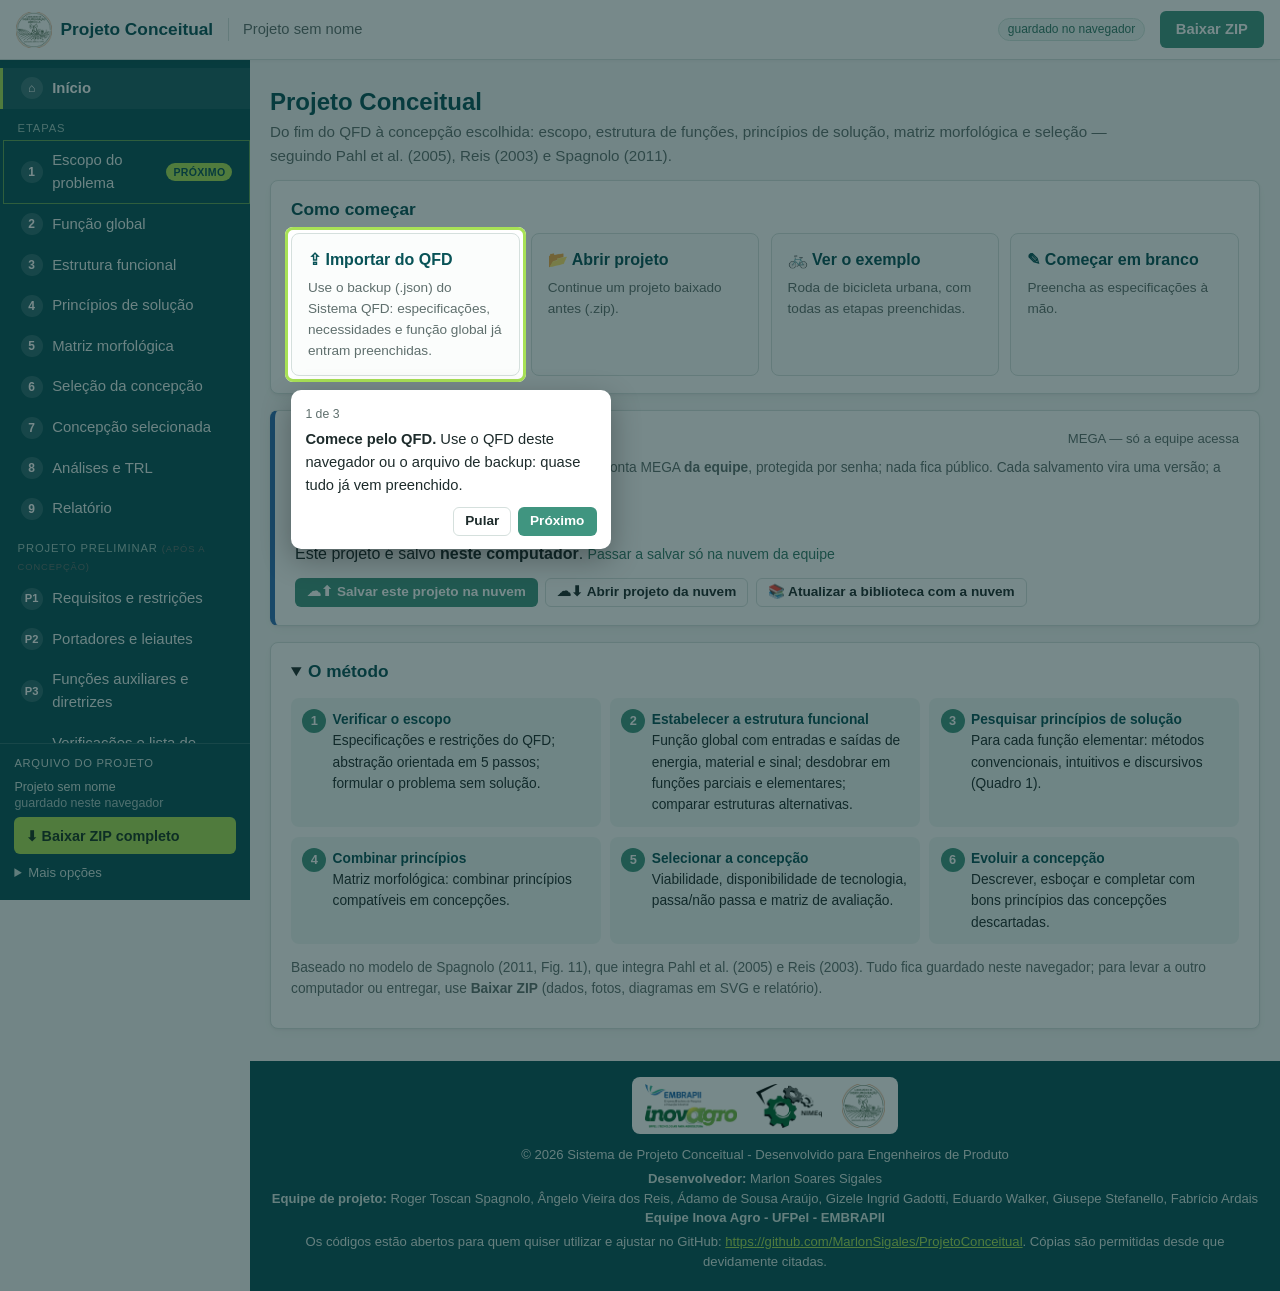
==== index.html @ 49d69749 "Ícone do Laboratório de Instrumentação Agrícola na aba do navegador Co-Authored-By: Claude Opus 5.5 " ====
<!DOCTYPE html>
<!-- © 2026 Sistema de Projeto Conceitual — Inova Agro UFPel EMBRAPII. Código aberto; cópias permitidas desde que citadas. -->
<html lang="pt-BR">
<head>
    <meta charset="UTF-8">
    <meta name="viewport" content="width=device-width, initial-scale=1.0">
    <title>Projeto Conceitual</title>
    <meta name="description" content="Ferramenta para o projeto conceitual: escopo, função global, estrutura de funções, princípios de solução, matriz morfológica, seleção e concepção (Pahl et al.; Reis; Spagnolo).">
    <link rel="icon" type="image/png" href="img/icone-instagri.png">
    <link rel="apple-touch-icon" href="img/icone-instagri-180.png">
    <link rel="stylesheet" href="css/style.css?v=20261027o">
</head>
<body>
    <header class="topbar">
        <button type="button" class="sidebar-toggle" aria-label="Abrir o menu de etapas" aria-expanded="false"></button>
        <a href="#/inicio" class="topbar-marca" title="Início">
            <img src="img/logo-instagri.png" alt="" height="36">
            <span>Projeto Conceitual</span>
        </a>
        <span class="topbar-projeto" title="Nome do projeto (editar no Início)"><span id="topbar-projeto-nome">Sem projeto</span></span>
        <span class="topbar-selo" id="topbar-selo" title="Os dados ficam guardados neste navegador; baixe o ZIP para levar a outro computador">guardado no navegador</span>
        <button type="button" class="btn btn-primary topbar-zip" data-acao="baixar-zip" title="Baixar o projeto completo (dados, fotos, diagramas e relatório)">Baixar ZIP</button>
    </header>

    <div class="app-corpo">
        <aside class="sidebar" id="sidebar">
            <nav id="sidebar-nav" aria-label="Etapas do projeto conceitual"></nav>
            <div class="sidebar-arquivo">
                <span class="sidebar-arquivo-rotulo">Arquivo do projeto</span>
                <span class="sidebar-arquivo-estado" id="sidebar-estado"></span>
                <button type="button" class="sidebar-arquivo-btn" data-acao="baixar-zip">⬇ Baixar ZIP completo</button>
                <details class="sidebar-arquivo-mais">
                    <summary>Mais opções</summary>
                    <div>
                        <button type="button" class="sidebar-arquivo-link" data-acao="ir-nuvem">☁ Nuvem da equipe</button>
                        <button type="button" class="sidebar-arquivo-link so-nuvem" data-acao="baixar-zip" data-copia="1">⬇ Baixar uma cópia em ZIP</button>
                        <button type="button" class="sidebar-arquivo-link" data-acao="abrir">📂 Abrir projeto (.zip)</button>
                        <button type="button" class="sidebar-arquivo-link" data-acao="importar-qfd">⇪ Importar do QFD (.json)</button>
                        <button type="button" class="sidebar-arquivo-link" data-acao="exemplo">🚲 Carregar exemplo</button>
                        <button type="button" class="sidebar-arquivo-link" data-acao="novo">✚ Novo projeto</button>
                        <button type="button" class="sidebar-arquivo-link" data-acao="tour">❓ Como usar (tour)</button>
                    </div>
                </details>
            </div>
        </aside>
        <div class="sidebar-fundo" data-acao="fechar-menu"></div>

        <div class="app-conteudo">
            <main class="main-content" id="app" tabindex="-1"></main>
            <nav class="etapa-nav" id="etapa-nav" aria-label="Navegação entre etapas"></nav>

            <footer class="footer">
                <div class="container">
                    <div class="footer-logos">
                        <img src="img/logo-inovaagro.png" alt="EMBRAPII - Inova Agro - UFPel" height="64">
                        <img src="img/logo-nimeq.png" alt="NIMEq" height="64">
                        <img src="img/logo-instagri.png" alt="Laboratório de Instrumentação Agrícola - UFPel" height="64">
                    </div>
                    <p>&copy; 2026 Sistema de Projeto Conceitual - Desenvolvido para Engenheiros de Produto</p>
                    <p class="footer-credits">
                        <strong>Desenvolvedor:</strong> Marlon Soares Sigales<br>
                        <strong>Equipe de projeto:</strong> Roger Toscan Spagnolo, Ângelo Vieira dos Reis, Ádamo de Sousa Araújo, Gizele Ingrid Gadotti, Eduardo Walker, Giusepe Stefanello, Fabrício Ardais<br>
                        <strong>Equipe Inova Agro - UFPel - EMBRAPII</strong>
                    </p>
                    <p class="footer-credits">
                        Os códigos estão abertos para quem quiser utilizar e ajustar no GitHub: <a href="https://github.com/MarlonSigales/ProjetoConceitual" target="_blank" rel="noopener">https://github.com/MarlonSigales/ProjetoConceitual</a>.
                        Cópias são permitidas desde que devidamente citadas.
                    </p>
                </div>
            </footer>
        </div>
    </div>

    <div class="aviso-flutuante" id="aviso" role="status" aria-live="polite"></div>
    <input type="file" id="arq-abrir" accept=".zip,.json,application/zip,application/json" hidden>
    <input type="file" id="arq-qfd" accept=".json,application/json" hidden>
    <input type="file" id="arq-imagem" accept="image/*" hidden>
    <input type="file" id="arq-varios" accept=".zip,.json,application/zip,application/json" multiple hidden>
    <input type="file" id="arq-camera" accept="image/*" capture="environment" hidden>
    <datalist id="dl-verbos"></datalist>

    <script src="lib/jszip.min.js"></script>
    <script src="js/dados.js?v=20261027o"></script>
    <script src="js/catalogo.js?v=20261027o"></script>
    <script src="js/diagrama.js?v=20261027o"></script>
    <script src="js/relatorio.js?v=20261027o"></script>
    <script src="js/exemplo.js?v=20261027o"></script>
    <script src="js/app.js?v=20261027o"></script>
    <script src="js/etapas.js?v=20261027o"></script>
    <script src="js/esboco.js?v=20261027o"></script>
    <script src="js/biblioteca.js?v=20261027o"></script>
    <script src="js/tour.js?v=20261027o"></script>
    <script src="js/avaliacao.js?v=20261027o"></script>
    <script src="js/fmea.js?v=20261027o"></script>
    <script src="js/nuvem.js?v=20261027o"></script>
    <script src="js/armazenamento.js?v=20261027o"></script>
    <script src="js/assistente.js?v=20261027o"></script>
    <script src="js/ia.js?v=20261027o"></script>
    <script src="js/analises.js?v=20261027o"></script>
    <script src="js/componentes.js?v=20261027o"></script>
    <script src="js/preliminar.js?v=20261027o"></script>
    <script src="js/fechamento.js?v=20261027o"></script>
    <script src="js/historico.js?v=20261027o"></script>
    <script src="js/ia-preliminar.js?v=20261027o"></script>
</body>
</html>
---- css/style.css ----
/* © 2026 Sistema de Projeto Conceitual — Inova Agro UFPel EMBRAPII. Código aberto; cópias permitidas desde que citadas.
   Mesma identidade visual do Gestão de Projetos e do Sistema QFD. */

* { margin: 0; padding: 0; box-sizing: border-box; }

:root {
  --teal: #085357;
  --teal-claro: #1b6064;
  --verde: #409580;
  --verde-escuro: #337a68;
  --limao: #a8e156;
  --verde-claro: #eef7f4;
  --fundo: #f4f7f6;
  --borda: #d5e0dd;
  --texto: #1d2b2b;
  --suave: #5f6f6d;
  --perigo: #b3261e;
  --amarelo: #d4a017;
  --sidebar: 250px;
  --topbar: 60px;
}

html { scroll-padding-top: calc(var(--topbar) + 10px); }
body { font-family: 'Segoe UI', Roboto, Tahoma, Arial, sans-serif; line-height: 1.55; color: var(--texto); background: var(--fundo); overflow-x: clip; }
a { color: var(--verde-escuro); }
img { max-width: 100%; }
h1, h2, h3, h4 { color: var(--teal); line-height: 1.25; }
h2 { font-size: 1.08rem; margin-bottom: 0.6rem; }
h3 { font-size: 0.98rem; margin: 0.9rem 0 0.4rem; color: var(--verde-escuro); }
ul, ol { padding-left: 1.3rem; }
small { color: var(--suave); }
kbd { background: #fff; border: 1px solid var(--borda); border-radius: 4px; padding: 0 4px; font-size: 0.8em; }

/* ---------------- topo ---------------- */
.topbar { position: sticky; top: 0; z-index: 50; height: var(--topbar); display: flex; align-items: center; gap: 0.9rem; padding: 0 1rem;
  background: #fff; border-bottom: 1px solid var(--borda); box-shadow: 0 1px 4px rgba(0,0,0,.05); }
.topbar-marca { display: flex; align-items: center; gap: 0.55rem; text-decoration: none; color: var(--teal); font-weight: 700; font-size: 1.08rem; white-space: nowrap; }
.topbar-marca img { height: 36px; width: auto; }
.topbar-projeto { min-width: 0; flex: 1 1 auto; color: var(--suave); font-size: 0.92rem; overflow: hidden; text-overflow: ellipsis; white-space: nowrap; padding-left: 0.9rem; border-left: 1px solid var(--borda); }
.topbar-selo { font-size: 0.75rem; color: var(--verde-escuro); background: var(--verde-claro); border: 1px solid #cfe5dd; border-radius: 12px; padding: 1px 9px; white-space: nowrap; }
.topbar-zip { white-space: nowrap; }
.sidebar-toggle { display: none; border: 0; background: none; cursor: pointer; color: var(--teal); padding: 0.3rem 0.45rem; border-radius: 6px; }
.sidebar-toggle::before { content: "☰"; font-size: 1.45rem; line-height: 1; }
.sidebar-toggle:hover { background: var(--verde-claro); }

/* ---------------- corpo: menu lateral + conteúdo ---------------- */
.app-corpo { display: flex; align-items: flex-start; min-height: calc(100vh - var(--topbar)); }
.app-conteudo { flex: 1 1 auto; min-width: 0; display: flex; flex-direction: column; min-height: calc(100vh - var(--topbar)); }
.main-content { flex: 1 0 auto; padding: 0.6rem 0 1rem; outline: none; }
.container { max-width: 1240px; margin: 0 auto; padding: 0 20px; }

.sidebar { flex: 0 0 var(--sidebar); width: var(--sidebar); background: var(--teal); color: #fff; display: flex; flex-direction: column;
  position: sticky; top: var(--topbar); height: calc(100vh - var(--topbar)); height: calc(100dvh - var(--topbar)); overflow: hidden; z-index: 40; }
.sidebar nav { flex: 1 1 auto; min-height: 0; overflow-y: auto; padding: 0.5rem 0; }
.sidebar-grupo { display: block; margin: 0.7rem 1.1rem 0.2rem; font-size: 0.7rem; letter-spacing: .08em; text-transform: uppercase; color: #9fc6bf; }
.sidebar-link { display: flex; align-items: center; gap: 0.6rem; padding: 0.55rem 1.1rem; color: #e6f1ef; text-decoration: none; font-size: 0.93rem; border-left: 3px solid transparent; }
.sidebar-link:hover { background: rgba(255,255,255,.07); color: #fff; }
.sidebar-link.ativo { background: var(--teal-claro); border-left-color: var(--limao); color: #fff; font-weight: 600; }
.sidebar-num { flex: 0 0 22px; width: 22px; min-width: 22px; height: 22px; aspect-ratio: 1 / 1; border-radius: 50%; display: inline-flex; align-items: center; justify-content: center;
  font-size: 0.75rem; font-weight: 700; line-height: 1; background: rgba(255,255,255,.15); color: #fff; }
.sidebar-link.etapa-feito .sidebar-num { background: var(--verde); }
.sidebar-link.etapa-andamento .sidebar-num { background: var(--amarelo); }
.sidebar-link.etapa-proxima { box-shadow: inset 0 0 0 1px rgba(168,225,86,.55); }
.sidebar-link.etapa-proxima::after { content: "próximo"; margin-left: auto; font-size: 0.66rem; font-weight: 700; color: var(--teal); background: var(--limao);
  border-radius: 10px; padding: 1px 7px; text-transform: uppercase; letter-spacing: .03em; }
.sidebar-arquivo { flex: none; padding: 0.7rem 0.9rem 0.9rem; border-top: 1px solid rgba(255,255,255,.15); display: flex; flex-direction: column; gap: 0.4rem; }
.sidebar-arquivo-rotulo { color: #cfe4df; font-size: 0.7rem; text-transform: uppercase; letter-spacing: .06em; }
.sidebar-arquivo-estado { color: #cfe4df; font-size: 0.78rem; line-height: 1.3; overflow-wrap: anywhere; }
.sidebar-arquivo-estado span { display: block; opacity: .8; }
.sidebar-arquivo-btn { font: inherit; font-size: 0.9rem; font-weight: 700; text-align: left; cursor: pointer; border: 0; border-radius: 6px; padding: 0.45rem 0.7rem; background: var(--limao); color: #16361f; }
.sidebar-arquivo-btn:hover { filter: brightness(1.05); }
.sidebar-arquivo-mais summary { color: #cfe4df; font-size: 0.82rem; cursor: pointer; padding: 0.15rem 0; }
.sidebar-arquivo-mais div { display: flex; flex-direction: column; gap: 2px; margin-top: 0.3rem; }
.sidebar-arquivo-link { font: inherit; text-align: left; background: none; border: 0; cursor: pointer; color: #e6f1ef; font-size: 0.82rem; padding: 0.22rem 0.3rem; border-radius: 4px; }
.sidebar-arquivo-link:hover { background: rgba(255,255,255,.08); color: #fff; }
.sidebar-fundo { display: none; }
@media (min-width: 901px) and (max-height: 640px) {
  .sidebar-link { padding: 0.36rem 1.1rem; }
  .sidebar-arquivo { flex-direction: row; flex-wrap: wrap; }
  .sidebar-arquivo-rotulo, .sidebar-arquivo-estado, .sidebar-arquivo-mais { flex-basis: 100%; }
}

/* ---------------- título da página ---------------- */
.page-titulo { padding: 1.1rem 0 0.8rem; }
.page-titulo h1 { font-size: 1.5rem; display: flex; align-items: center; gap: 0.6rem; flex-wrap: wrap; }
.titulo-num { display: inline-flex; align-items: center; justify-content: center; width: 34px; height: 34px; flex: 0 0 34px; border-radius: 50%; background: var(--limao); color: var(--teal); font-size: 1.05rem; }
.page-titulo p { color: var(--suave); font-size: 0.95rem; max-width: 900px; margin-top: 0.2rem; }
.etapa-conclusao { display: flex; align-items: center; gap: 0.5rem; flex-wrap: wrap; margin-top: 0.5rem; }
.etapa-conclusao:empty { display: none; }
.etapa-selo-ok { display: inline-block; font-size: 0.82rem; font-weight: 700; color: #1f5f45; background: #e2f4ea; border: 1px solid #b9dcd2; border-radius: 12px; padding: 2px 10px; }
.etapa-conclusao-dica { font-size: 0.8rem; color: #6b7a78; }

/* ---------------- cartões e campos ---------------- */
.card { background: #fff; border: 1px solid var(--borda); border-radius: 8px; box-shadow: 0 1px 3px rgba(0,0,0,.05), 0 4px 14px rgba(0,0,0,.035);
  padding: 1.1rem 1.25rem; margin-bottom: 1rem; min-width: 0; }
.card-topo { display: flex; align-items: center; justify-content: space-between; gap: 0.6rem; flex-wrap: wrap; margin-bottom: 0.4rem; }
.card-topo h2, .card-topo h3 { margin: 0; }
.botoes { display: flex; gap: 0.45rem; flex-wrap: wrap; align-items: center; margin-top: 0.4rem; }
.card-topo .botoes { margin-top: 0; }
.nota { color: var(--suave); font-size: 0.86rem; margin: 0.2rem 0 0.7rem; }
.grade-2 { display: grid; grid-template-columns: repeat(auto-fit, minmax(min(100%, 420px), 1fr)); gap: 0 1rem; }
.grade-campos { display: grid; grid-template-columns: repeat(auto-fit, minmax(min(100%, 240px), 1fr)); gap: 0.7rem 1rem; }
.grade-campos .largo { grid-column: 1 / -1; }
label { display: block; font-size: 0.86rem; font-weight: 600; color: var(--suave); }
label > input, label > textarea, label > select { margin-top: 0.2rem; }
input[type=text], input[type=number], input[type=email], input[type=password], textarea, select {
  width: 100%; font: inherit; font-size: 0.93rem; color: var(--texto); background: #fff; border: 1px solid var(--borda); border-radius: 6px; padding: 0.45rem 0.6rem; min-width: 0; }
textarea { resize: vertical; line-height: 1.45; }
input:focus, textarea:focus, select:focus { outline: none; border-color: var(--verde); box-shadow: 0 0 0 2px rgba(64,149,128,.2); }
input[type=checkbox], input[type=radio] { accent-color: var(--verde); width: 16px; height: 16px; vertical-align: middle; }
input[type=color] { width: 46px; height: 34px; border: 1px solid var(--borda); border-radius: 6px; padding: 2px; background: #fff; display: block; margin-top: 0.2rem; }
.campo-destaque { font-size: 0.95rem; color: var(--teal); }
.campo-destaque input, .campo-destaque select { font-size: 1.05rem; padding: 0.55rem 0.7rem; margin-bottom: 0.3rem; }
.campo-inline { display: inline-flex; align-items: center; gap: 0.5rem; margin-bottom: 0.4rem; }
.campo-inline select { width: auto; margin: 0; }

.btn { display: inline-flex; align-items: center; justify-content: center; gap: 0.35rem; font: inherit; font-size: 0.92rem; font-weight: 600; line-height: 1.25; cursor: pointer; text-decoration: none;
  border-radius: 6px; padding: 0.5rem 0.95rem; border: 1px solid transparent; max-width: 100%; transition: background .15s, border-color .15s; }
.btn-primary { background: var(--verde); color: #fff; }
.btn-primary:hover { background: var(--verde-escuro); }
.btn-secondary { background: #fff; color: var(--texto); border-color: var(--borda); }
.btn-secondary:hover { border-color: var(--verde); color: var(--teal); }
.btn-danger { background: #fff; color: var(--perigo); border-color: #e7b9b5; }
.btn-danger:hover { background: #fdeceb; }
.btn-sm { padding: 0.32rem 0.7rem; font-size: 0.85rem; }
.btn-link { font: inherit; background: none; border: 0; color: var(--verde-escuro); cursor: pointer; padding: 0.15rem 0; text-align: left; font-size: 0.88rem; }
.btn-link:hover { text-decoration: underline; }
.btn-icone { font: inherit; background: none; border: 1px solid transparent; border-radius: 5px; width: 28px; height: 28px; flex: 0 0 28px; cursor: pointer; color: var(--suave); }
.btn-icone:hover:not(:disabled) { border-color: var(--borda); color: var(--perigo); background: #fff; }
.btn-icone:disabled { opacity: .3; cursor: default; }
.btn-icone.perigo:hover { color: var(--perigo); }
.chips { display: flex; flex-wrap: wrap; gap: 0.35rem; align-items: center; margin-top: 0.6rem; }
.chips-rotulo { font-size: 0.8rem; color: var(--suave); margin-right: 0.2rem; }
.chip { font: inherit; font-size: 0.82rem; border: 1px dashed #9cc7bb; background: var(--verde-claro); color: var(--teal); border-radius: 14px; padding: 0.18rem 0.7rem; cursor: pointer; max-width: 100%; text-align: left; }
.chip:hover { border-style: solid; background: #e1f2ec; }
.vazio { border: 1px dashed var(--borda); border-radius: 8px; padding: 1rem; color: var(--suave); background: #fbfdfc; text-align: center; font-size: 0.92rem; }
.vazio .btn { margin-top: 0.5rem; }
.aviso-inline { color: #8a5a00; background: #fff6df; border-left: 4px solid var(--amarelo); padding: 0.4rem 0.7rem; font-size: 0.86rem; margin: 0.4rem 0; }
details.dicas { margin-top: 0.4rem; }
details.dicas > summary { cursor: pointer; font-weight: 600; color: var(--verde-escuro); font-size: 0.9rem; }
details.dicas > div { margin-top: 0.5rem; font-size: 0.9rem; }
details.dicas li { margin-bottom: 0.25rem; }
.selo-qfd, .selo-cat { display: inline-block; font-size: 0.66rem; font-weight: 700; letter-spacing: .04em; text-transform: uppercase; border-radius: 8px; padding: 0 6px; margin-left: 4px; vertical-align: middle; }
.selo-qfd { background: #e2f4ea; color: #1f5f45; }
.selo-cat { background: #fff1c9; color: #7a5a00; }
.num-f { display: inline-block; font-size: 0.78rem; font-weight: 700; color: var(--verde); background: var(--verde-claro); border-radius: 6px; padding: 0 5px; }
.contador { font-size: 0.82rem; color: var(--suave); }
.ponto { display: inline-block; width: 10px; height: 10px; border-radius: 50%; margin-right: 5px; vertical-align: middle; }
.falta { color: #b3261e; }

/* ---------------- tabelas ---------------- */
.tabela-rolagem { overflow-x: auto; -webkit-overflow-scrolling: touch; margin: 0.3rem 0 0.6rem; }
.tabela { width: 100%; border-collapse: collapse; font-size: 0.88rem; }
.tabela th { background: var(--verde); color: #fff; text-align: left; font-weight: 700; font-size: 0.8rem; padding: 0.45rem 0.55rem; border: 1px solid #cfdcda; white-space: nowrap; }
.tabela th.fora { background: #9fb3ae; }
.tabela td { padding: 0.3rem 0.45rem; border: 1px solid #dde6e4; vertical-align: middle; }
.tabela tbody tr:nth-child(even) { background: #f7faf9; }
.tabela tfoot th, .tabela tfoot td { background: var(--verde-claro); color: var(--teal); font-weight: 700; }
.tabela input[type=text], .tabela input[type=number], .tabela select { padding: 0.3rem 0.45rem; font-size: 0.88rem; }
.tabela .col-num { text-align: right; white-space: nowrap; width: 1%; }
.tabela .col-num input { width: 5.2rem; text-align: right; }
.tabela .col-centro { text-align: center; width: 1%; }
.tabela .col-cod { white-space: nowrap; width: 1%; font-weight: 600; color: var(--teal); }
.tabela .col-acao { width: 1%; }
.tabela .pequeno { font-size: 0.8rem; color: var(--suave); min-width: 180px; }
.tabela-esp td:nth-child(2) { min-width: 220px; }
.tabela-esp td:nth-child(3) { min-width: 120px; }
.tabela-esp td:nth-child(4) select { min-width: 150px; }
.tabela-esp td:nth-child(7) { min-width: 180px; }
.tabela-resultado .linha-melhor td { background: #eef7d9; }
.fora { color: #9aa7a5; }
.resp { min-width: 84px; }
.resp-sim { background: #e9f6ee; } .resp-nao { background: #fdeceb; } .resp-talvez, .resp-condicional { background: #fff6df; } .resp-viavel { background: #e9f6ee; }
.ref { color: var(--teal); }

/* ---------------- listas ---------------- */
.lista-editavel { list-style: none; padding: 0; display: flex; flex-direction: column; gap: 0.35rem; }
.lista-editavel li { display: flex; gap: 0.4rem; align-items: center; }
.lista-editavel .peso { width: 5.4rem; flex: 0 0 5.4rem; text-align: right; }
.lista-incomp { list-style: none; padding: 0; margin-top: 0.5rem; }
.lista-incomp li { padding: 0.3rem 0; border-bottom: 1px solid #edf2f1; font-size: 0.9rem; display: flex; gap: 0.3rem; align-items: center; flex-wrap: wrap; }
.lista-incomp li .btn-icone { margin-left: auto; }
.checklist { list-style: none; padding: 0; }
.checklist li { margin-bottom: 0.4rem; }
.checklist label { font-weight: 400; color: var(--texto); font-size: 0.9rem; display: flex; gap: 0.5rem; align-items: flex-start; }
.checklist input { margin-top: 3px; flex: none; }
.passos-abstracao { list-style: none; padding: 0; display: grid; gap: 0.7rem; }
.passos-abstracao b { color: var(--teal); }
.incomp-form { display: flex; gap: 0.4rem; flex-wrap: wrap; align-items: center; }
.incomp-form select { flex: 1 1 180px; width: auto; }
.incomp-form input { flex: 2 1 200px; width: auto; }

/* ---------------- início ---------------- */
.comecar h2 { margin-bottom: 0.8rem; }
.comecar-opcoes { display: grid; grid-template-columns: repeat(auto-fit, minmax(min(100%, 220px), 1fr)); gap: 0.7rem; }
.opcao { font: inherit; text-align: left; cursor: pointer; text-decoration: none; color: var(--texto); background: #fbfdfc; border: 1px solid var(--borda); border-radius: 8px; padding: 0.85rem 1rem;
  display: flex; flex-direction: column; gap: 0.25rem; min-width: 0; transition: border-color .15s, box-shadow .15s; }
.opcao:hover { border-color: var(--verde); box-shadow: 0 2px 10px rgba(64,149,128,.15); }
.opcao b { color: var(--teal); font-size: 1rem; }
.opcao span { font-size: 0.85rem; color: var(--suave); }
.proximo-passo { display: flex; align-items: center; gap: 1rem; flex-wrap: wrap; justify-content: space-between; background: #fbfdf6; border: 1px solid var(--borda);
  border-left: 5px solid var(--limao); border-radius: 8px; padding: 0.9rem 1.1rem; margin-bottom: 1rem; }
.proximo-passo-texto { flex: 1 1 320px; min-width: 0; }
.proximo-passo-rotulo { display: inline-block; font-size: 0.7rem; font-weight: 700; text-transform: uppercase; letter-spacing: .05em; background: var(--limao); color: var(--teal); border-radius: 10px; padding: 1px 8px; margin-right: 0.3rem; }
.proximo-passo-resumo { color: var(--suave); }
.proximo-passo-barra { height: 7px; background: #e3ecea; border-radius: 4px; overflow: hidden; margin: 0.5rem 0 0.25rem; max-width: 520px; }
.proximo-passo-barra i { display: block; height: 100%; background: var(--verde); }
.cartoes-etapas { display: grid; grid-template-columns: repeat(auto-fill, minmax(min(100%, 230px), 1fr)); gap: 0.6rem; margin-bottom: 1rem; }
.cartao-etapa { display: flex; gap: 0.6rem; align-items: flex-start; text-decoration: none; color: var(--texto); background: #fff; border: 1px solid var(--borda); border-left: 4px solid #c9d6d3; border-radius: 8px; padding: 0.65rem 0.8rem; min-width: 0; }
.cartao-etapa:hover { border-color: var(--verde); }
.cartao-etapa .sidebar-num { background: #c9d6d3; margin-top: 2px; }
.cartao-etapa.estado-feito { border-left-color: var(--verde); } .cartao-etapa.estado-feito .sidebar-num { background: var(--verde); }
.cartao-etapa.estado-andamento { border-left-color: var(--amarelo); } .cartao-etapa.estado-andamento .sidebar-num { background: var(--amarelo); }
.cartao-etapa b { display: block; color: var(--teal); font-size: 0.95rem; }
.cartao-etapa small { display: block; font-size: 0.8rem; }
details.sobre > summary { cursor: pointer; }
details.sobre > summary h2 { display: inline; }
.fluxo-metodo { counter-reset: f; list-style: none; padding: 0; display: grid; grid-template-columns: repeat(auto-fit, minmax(min(100%, 250px), 1fr)); gap: 0.6rem; margin: 0.8rem 0; }
.fluxo-metodo li { counter-increment: f; background: var(--verde-claro); border-radius: 8px; padding: 0.7rem 0.8rem 0.7rem 2.6rem; position: relative; font-size: 0.86rem; }
.fluxo-metodo li::before { content: counter(f); position: absolute; left: 0.7rem; top: 0.7rem; width: 24px; height: 24px; border-radius: 50%; background: var(--verde); color: #fff; font-weight: 700; display: flex; align-items: center; justify-content: center; font-size: 0.8rem; }
.fluxo-metodo b { display: block; color: var(--teal); }

/* ---------------- função global ---------------- */
.fluxos-coluna { background: #fff; border: 1px solid var(--borda); border-radius: 8px; padding: 1rem 1.1rem; margin-bottom: 1rem; min-width: 0; }
.fluxos-coluna h3 { margin-top: 0; font-size: 1.05rem; color: var(--teal); }
.fluxo-tipo { margin-bottom: 0.7rem; }
.fluxo-tipo h4 { font-size: 0.86rem; display: flex; align-items: center; gap: 0.4rem; color: var(--suave); margin-bottom: 0.25rem; }
.fluxo-energia h4 { color: #b5462f; } .fluxo-material h4 { color: var(--teal); } .fluxo-sinal h4 { color: #2f6fb3; }
.fluxo-item { display: flex; gap: 0.3rem; margin-bottom: 0.3rem; }
.caixa-preta-area { overflow-x: auto; }
.caixa-preta { width: 100%; max-width: 760px; min-width: 520px; height: auto; display: block; margin: 0 auto; }
.legenda-fluxos { display: flex; gap: 1rem; flex-wrap: wrap; font-size: 0.82rem; color: var(--suave); }
.legenda-fluxos span { display: inline-flex; align-items: center; gap: 0.3rem; }

/* ---------------- estrutura: abas e editor ---------------- */
.abas-estruturas { display: flex; gap: 0.35rem; flex-wrap: wrap; border-bottom: 1px solid var(--borda); padding-bottom: 0.6rem; margin-bottom: 0.7rem; }
.aba { font: inherit; font-size: 0.9rem; cursor: pointer; border: 1px solid var(--borda); background: #fff; border-radius: 16px; padding: 0.3rem 0.85rem; color: var(--texto); max-width: 100%; }
.aba.ativa { background: var(--teal); color: #fff; border-color: var(--teal); }
.estrutura-campos { display: grid; grid-template-columns: minmax(min(100%, 200px), 1fr) minmax(min(100%, 300px), 2fr); gap: 0.6rem 1rem; }
.card-editor { padding: 0.7rem; }
.arvore-funcoes, .arvore-funcoes ol { list-style: none; padding-left: 1rem; }
.arvore-funcoes { padding-left: 0; }
.arvore-funcoes li { margin: 0.18rem 0; }
.tag-nivel { font-size: 0.72rem; color: var(--suave); background: #f0f4f3; border-radius: 8px; padding: 0 6px; margin-left: 4px; }

.editor-diagrama { display: flex; flex-direction: column; gap: 0.45rem; }
.dg-barra { display: flex; gap: 0.5rem 1rem; flex-wrap: wrap; align-items: center; }
.dg-grupo { display: flex; gap: 0.3rem; flex-wrap: wrap; align-items: center; }
.dg-rotulo { font-size: 0.82rem; color: var(--suave); font-weight: 600; }
.dg-tipo.ativo { color: #fff; }
.dg-tipo-energia.ativo { background: #b5462f; border-color: #b5462f; }
.dg-tipo-material.ativo { background: var(--teal); border-color: var(--teal); }
.dg-tipo-sinal.ativo { background: #2f6fb3; border-color: #2f6fb3; }
.dg-menu { position: relative; }
.dg-menu > summary { list-style: none; }
.dg-menu > summary::-webkit-details-marker { display: none; }
.dg-menu > div { position: absolute; z-index: 20; top: calc(100% + 4px); left: 0; background: #fff; border: 1px solid var(--borda); border-radius: 8px; box-shadow: 0 6px 18px rgba(0,0,0,.12); display: flex; flex-direction: column; min-width: 190px; padding: 0.3rem; }
.dg-menu > div button { font: inherit; font-size: 0.88rem; text-align: left; background: none; border: 0; padding: 0.4rem 0.6rem; border-radius: 5px; cursor: pointer; }
.dg-menu > div button:hover { background: var(--verde-claro); }
.dg-trilha { display: flex; flex-wrap: wrap; gap: 0.2rem 0.35rem; align-items: center; font-size: 0.85rem; color: var(--suave); }
.dg-trilha button { font: inherit; background: none; border: 0; color: var(--verde-escuro); cursor: pointer; padding: 0.1rem 0.25rem; border-radius: 4px; }
.dg-trilha button:hover { background: var(--verde-claro); }
.dg-trilha button.atual { color: var(--teal); font-weight: 700; background: var(--verde-claro); }
.dg-aviso { min-height: 1.3em; font-size: 0.85rem; color: #7a5a00; }
.dg-aviso:empty { min-height: 0; }
.dg-aviso.pisca { color: var(--perigo); }
.dg-corpo { display: grid; grid-template-columns: minmax(0, 1fr) 280px; gap: 0.6rem; }
.dg-tela { position: relative; min-width: 0; }
.dg-svg { display: block; width: 100%; height: clamp(380px, 64vh, 680px); background: #fff; border: 1px solid var(--borda); border-radius: 8px; touch-action: none; user-select: none; -webkit-user-select: none; cursor: grab; outline: none;
  background-image: radial-gradient(#e4ebe9 1px, transparent 1px); background-size: 20px 20px; font-family: 'Segoe UI', Roboto, Arial, sans-serif; }
.dg-svg:focus-visible { box-shadow: 0 0 0 2px rgba(64,149,128,.35); }
.dg-svg:active { cursor: grabbing; }
.dg-modo-ligar .dg-svg { cursor: crosshair; }
.dg-no { cursor: move; }
.dg-modo-ligar .dg-no, .dg-modo-ligar .dg-porta { cursor: pointer; }
.dg-modo-ligar .dg-no:hover rect:first-of-type { stroke: var(--amarelo); }
.dg-lig { cursor: pointer; }
.dg-redim { cursor: nwse-resize; }
.dg-legenda { position: absolute; left: 8px; bottom: 8px; display: flex; gap: 0.7rem; flex-wrap: wrap; background: rgba(255,255,255,.9); border: 1px solid var(--borda); border-radius: 6px; padding: 0.2rem 0.5rem; font-size: 0.76rem; color: var(--suave); pointer-events: none; }
.dg-legenda span { display: inline-flex; align-items: center; gap: 0.25rem; }
.dg-painel { background: #fbfdfc; border: 1px solid var(--borda); border-radius: 8px; padding: 0.8rem; font-size: 0.88rem; min-width: 0; overflow-y: auto; max-height: clamp(380px, 64vh, 680px); }
.dg-painel h4 { color: var(--teal); font-size: 0.95rem; margin-bottom: 0.2rem; }
.dg-painel label { margin-top: 0.5rem; }
.dg-painel small { font-weight: 400; }
.dg-tag { font-size: 0.8rem; color: var(--suave); margin-bottom: 0.3rem; overflow-wrap: anywhere; }
.dg-acoes { display: flex; gap: 0.35rem; flex-wrap: wrap; margin-top: 0.7rem; }
.dg-dica { font-size: 0.8rem; color: var(--suave); margin-top: 0.6rem; }
.dg-ajuda { padding-left: 1.1rem; font-size: 0.82rem; margin-bottom: 0.6rem; }
.dg-ajuda li { margin-bottom: 0.25rem; }
.dg-alerta { background: #fff6df; border-left: 4px solid var(--amarelo); padding: 0.4rem 0.6rem; font-size: 0.82rem; margin: 0.5rem 0; }
.dg-sugestoes { display: flex; flex-wrap: wrap; gap: 0.3rem; }
.dg-tipos { border: 0; margin-top: 0.5rem; }
.dg-tipos legend { font-size: 0.86rem; font-weight: 600; color: var(--suave); }
.dg-radio { display: flex !important; align-items: center; gap: 0.4rem; font-weight: 400 !important; color: var(--texto) !important; margin-top: 0.25rem !important; cursor: pointer; }

/* ---------------- princípios ---------------- */
.grade-principios { display: grid; grid-template-columns: repeat(auto-fill, minmax(min(100%, 290px), 1fr)); gap: 0.7rem; }
.principio { display: flex; flex-direction: column; border: 1px solid var(--borda); border-radius: 8px; background: #fbfdfc; overflow: hidden; min-width: 0; }
.principio-foto { position: relative; height: 130px; background: #f0f4f3; display: flex; align-items: center; justify-content: center; }
.principio-foto img { max-height: 130px; width: 100%; object-fit: contain; background: #fff; }
.foto-vazia { font: inherit; border: 0; background: none; cursor: pointer; color: var(--suave); display: flex; flex-direction: column; align-items: center; gap: 0.15rem; font-size: 1.5rem; width: 100%; height: 100%; }
.foto-vazia span { font-size: 0.8rem; }
.foto-vazia:hover { background: var(--verde-claro); color: var(--teal); }
.foto-acoes { position: absolute; right: 6px; bottom: 6px; display: flex; gap: 4px; }
.foto-acoes button { font: inherit; font-size: 0.75rem; border: 1px solid var(--borda); background: rgba(255,255,255,.92); border-radius: 5px; padding: 1px 7px; cursor: pointer; }
.principio-campos { padding: 0.6rem; display: flex; flex-direction: column; gap: 0.4rem; }
.principio-linha { display: flex; gap: 0.35rem; align-items: center; }
.principio-linha input { font-weight: 600; }
.ordem { flex: 0 0 22px; width: 22px; height: 22px; border-radius: 50%; background: var(--teal); color: #fff; font-size: 0.75rem; font-weight: 700; display: flex; align-items: center; justify-content: center; }
.principio-acoes { display: flex; gap: 0.2rem; justify-content: flex-end; }
.principio-novo { font: inherit; border: 2px dashed var(--borda); background: none; border-radius: 8px; color: var(--verde-escuro); font-weight: 600; cursor: pointer; min-height: 120px; }
.principio-novo:hover { border-color: var(--verde); background: var(--verde-claro); }
.img-faltando { font-size: 0.75rem; color: var(--suave); }

/* ---------------- matriz morfológica ---------------- */
.variantes { display: flex; gap: 0.4rem; flex-wrap: wrap; margin-bottom: 0.6rem; }
.variante { font: inherit; display: inline-flex; align-items: center; gap: 0.45rem; cursor: pointer; border: 2px solid var(--borda); background: #fff; border-radius: 20px; padding: 0.3rem 0.85rem 0.3rem 0.5rem; font-size: 0.9rem; font-weight: 600; color: var(--texto); max-width: 100%; }
.variante b { width: 14px; height: 14px; border-radius: 50%; background: var(--cor); flex: none; }
.variante small { font-weight: 400; font-size: 0.75rem; }
.variante.ativa { border-color: var(--cor); box-shadow: 0 0 0 2px color-mix(in srgb, var(--cor) 25%, transparent); }
.variante-edicao { display: grid; grid-template-columns: minmax(min(100%, 180px), 1fr) minmax(min(100%, 260px), 2fr) auto auto; gap: 0.5rem 0.8rem; align-items: end; }
.variante-edicao .botoes { margin: 0; }
.card-matriz { padding-bottom: 0.6rem; }
.mm-rolagem { overflow-x: auto; -webkit-overflow-scrolling: touch; }
.mm-envoltorio { position: relative; width: max-content; min-width: 100%; }
.matriz-morfologica { border-collapse: separate; border-spacing: 6px; position: relative; z-index: 1; }
.matriz-morfologica thead th { background: var(--verde); color: #fff; font-size: 0.8rem; padding: 0.35rem 0.5rem; border-radius: 5px; text-align: center; }
.matriz-morfologica thead th:first-child { text-align: left; }
.matriz-morfologica tbody th { background: var(--verde-claro); color: var(--teal); font-size: 0.86rem; text-align: left; padding: 0.4rem 0.6rem; border-radius: 6px; width: 190px; min-width: 150px; max-width: 220px; vertical-align: middle; }
.matriz-morfologica td { padding: 0; vertical-align: middle; }
.mm-cel { font: inherit; position: relative; width: 150px; min-height: 64px; display: flex; flex-direction: column; align-items: center; justify-content: center; gap: 0.2rem; text-align: center;
  cursor: pointer; background: rgba(255,255,255,.88); border: 1px solid var(--borda); border-radius: 8px; padding: 0.4rem; font-size: 0.82rem; color: var(--texto); }
.mm-cel:hover { border-color: var(--verde); }
.mm-cel.escolhida { border: 3px solid var(--cor); padding: calc(0.4rem - 2px); font-weight: 600; background: color-mix(in srgb, var(--cor) 8%, #fff); }
.mm-cel.conflito { outline: 2px dashed var(--perigo); outline-offset: 2px; }
.mm-cel img { max-height: 54px; max-width: 100%; object-fit: contain; }
.mm-pontos { display: flex; gap: 3px; justify-content: center; font-style: normal; }
.mm-pontos b { width: 9px; height: 9px; border-radius: 50%; display: block; }
.mm-alerta { position: absolute; top: 2px; right: 5px; font-style: normal; color: var(--perigo); }
.mm-vazia { text-align: center; }
.mm-linhas { position: absolute; left: 0; top: 0; pointer-events: none; z-index: 0; }
.combinacao { border: 1px solid var(--borda); border-radius: 8px; padding: 0.5rem 0.7rem; margin-top: 0.5rem; display: flex; gap: 0.6rem; align-items: center; justify-content: space-between; flex-wrap: wrap; }
.combinacao ol { list-style: none; padding: 0; font-size: 0.84rem; flex: 1 1 260px; display: flex; flex-wrap: wrap; gap: 0.15rem 0.8rem; }

/* ---------------- concepção ---------------- */
.grade-concepcao { display: grid; grid-template-columns: repeat(auto-fill, minmax(min(100%, 180px), 1fr)); gap: 0.6rem; }
.concepcao-item { border: 1px solid var(--borda); border-radius: 8px; overflow: hidden; background: #fbfdfc; margin: 0; }
.concepcao-item img, .sem-foto { height: 110px; width: 100%; object-fit: contain; background: #fff; display: flex; align-items: center; justify-content: center; color: #9aa7a5; font-size: 0.8rem; }
.concepcao-item figcaption { padding: 0.45rem 0.6rem; font-size: 0.8rem; color: var(--suave); }
.concepcao-item figcaption b { display: block; color: var(--texto); font-size: 0.9rem; }
.grade-esbocos { display: grid; grid-template-columns: repeat(auto-fill, minmax(min(100%, 240px), 1fr)); gap: 0.7rem; }
.esboco { position: relative; margin: 0; border: 1px solid var(--borda); border-radius: 8px; padding: 0.4rem; background: #fff; }
.esboco img { width: 100%; height: 180px; object-fit: contain; display: block; margin-bottom: 0.3rem; }
.esboco .btn-icone { position: absolute; top: 6px; right: 6px; background: #fff; }

/* ---------------- relatório ---------------- */
.relatorio-acoes { display: flex; gap: 0.5rem; flex-wrap: wrap; }
.relatorio-previa { overflow-x: auto; }

/* ---------------- navegação e rodapé ---------------- */
.etapa-nav { display: flex; justify-content: space-between; gap: 0.8rem; flex-wrap: wrap; max-width: 1240px; width: 100%; margin: 0.2rem auto 1.5rem; padding: 0 20px; }
.etapa-nav:empty { display: none; }
.etapa-nav .btn { flex-direction: column; align-items: flex-start; gap: 0; padding: 0.6rem 1rem; white-space: normal; }
.etapa-nav .btn small { font-size: 0.7rem; font-weight: 600; opacity: .85; text-transform: uppercase; letter-spacing: .04em; color: inherit; }
.etapa-nav .etapa-nav-proxima { margin-left: auto; align-items: flex-end; text-align: right; }
.footer { background: var(--teal); color: #d8e9e5; padding: 1rem 0; font-size: 0.82rem; text-align: center; margin-top: auto; }
.footer p { margin: 0.25rem 0; }
.footer a { color: var(--limao); overflow-wrap: anywhere; }
.footer-logos { display: inline-flex; gap: 1.2rem; flex-wrap: wrap; justify-content: center; background: #fff; border-radius: 8px; padding: 0.4rem 0.8rem; margin-bottom: 0.4rem; max-width: 100%; }
.footer-logos img { height: 44px; width: auto; }
.footer-credits { line-height: 1.5; }

.aviso-flutuante { position: fixed; left: 50%; bottom: 1.2rem; transform: translate(-50%, 30px); z-index: 100; max-width: min(92vw, 560px); background: var(--teal); color: #fff;
  padding: 0.65rem 1rem; border-radius: 8px; box-shadow: 0 6px 20px rgba(0,0,0,.2); font-size: 0.9rem; transition: transform .25s, opacity .25s; pointer-events: none; opacity: 0; visibility: hidden; }
.aviso-flutuante.visivel { transform: translate(-50%, 0); opacity: 1; visibility: visible; }
.aviso-flutuante.erro { background: var(--perigo); }

/* ---------------- telas menores ---------------- */
@media (max-width: 1100px) {
  .dg-corpo { grid-template-columns: 1fr; }
  .dg-painel { max-height: none; }
  .variante-edicao { grid-template-columns: 1fr 1fr; }
}
@media (max-width: 900px) {
  .sidebar-toggle { display: inline-block; }
  .sidebar { position: fixed; left: 0; top: var(--topbar); transform: translateX(-105%); transition: transform .2s; box-shadow: 4px 0 20px rgba(0,0,0,.2); }
  body.sidebar-aberta .sidebar { transform: none; }
  body.sidebar-aberta .sidebar-fundo { display: block; position: fixed; inset: var(--topbar) 0 0 0; background: rgba(0,0,0,.3); z-index: 35; }
  .container { padding: 0 14px; }
  .etapa-nav { padding: 0 14px; }
  .card { padding: 0.9rem; }
  .topbar-selo { display: none; }
}
@media (max-width: 600px) {
  .topbar { gap: 0.5rem; padding: 0 0.6rem; }
  .topbar-marca span { display: none; }
  .topbar-projeto { padding-left: 0.5rem; }
  .topbar-zip { padding: 0.4rem 0.6rem; font-size: 0.82rem; }
  .page-titulo h1 { font-size: 1.22rem; }
  .etapa-nav .btn { flex: 1 1 100%; }
  .etapa-nav .etapa-nav-proxima { order: -1; }
  .btn { white-space: normal; }
  .estrutura-campos, .variante-edicao { grid-template-columns: 1fr; }
  .dg-svg { height: 62vh; }
  .mm-cel { width: 120px; }
  .matriz-morfologica tbody th { width: 130px; min-width: 120px; }
  .footer-logos img { height: 34px; }
}

/* ---------------- impressão: na página Relatório sai só o relatório ---------------- */
@media print {
  .topbar, .sidebar, .sidebar-fundo, .etapa-nav, .footer, .aviso-flutuante { display: none !important; }
  body { background: #fff; }
  body[data-pagina="relatorio"] .page-titulo, body[data-pagina="relatorio"] .relatorio-acoes { display: none !important; }
  body[data-pagina="relatorio"] .container { max-width: none; padding: 0; }
  body[data-pagina="relatorio"] .main-content { padding: 0; }
  .relatorio-previa { overflow: visible; }
}

/* campos de texto nas tabelas não ficam espremidos (a tabela rola dentro do cartão) */
.tabela td input[type=text] { min-width: 170px; }
.tabela td:first-child input[type=text] { min-width: 260px; }

.topbar .topbar-zip { white-space: nowrap; flex: none; }

/* ---------------- tipo de projeto e preenchimento automático ---------------- */
.tipo-projeto { margin-top: 0.9rem; }
.tipo-rotulo { font-size: 0.86rem; font-weight: 600; color: var(--suave); display: block; margin-bottom: 0.35rem; }
.tipos { display: flex; flex-wrap: wrap; gap: 0.4rem; margin-bottom: 0.25rem; }
.tipo { font: inherit; font-size: 0.88rem; cursor: pointer; border: 1px solid var(--borda); background: #fff; color: var(--texto); border-radius: 18px; padding: 0.3rem 0.8rem; max-width: 100%; }
.tipo:hover { border-color: var(--verde); }
.tipo.ativo { background: var(--teal); border-color: var(--teal); color: #fff; font-weight: 600; }
.preencher { border-left: 5px solid var(--limao); }
.preencher details > summary { cursor: pointer; font-weight: 600; color: var(--verde-escuro); font-size: 0.9rem; }
.lista-preenchido { margin-top: 0.4rem; font-size: 0.88rem; }
.lista-preenchido li { margin-bottom: 0.2rem; }

/* ---------------- análises ---------------- */
.pendencias { list-style: none; padding: 0; display: flex; flex-direction: column; gap: 0.35rem; }
.pendencias li { display: flex; gap: 0.6rem; align-items: baseline; flex-wrap: wrap; padding: 0.45rem 0.6rem; border-radius: 6px; background: #f7faf9; font-size: 0.9rem; }
.pendencias li > span:nth-child(2) { flex: 1 1 260px; min-width: 0; }
.pend-sinal { flex: 0 0 20px; width: 20px; height: 20px; border-radius: 50%; display: inline-flex; align-items: center; justify-content: center; font-weight: 700; font-size: 0.78rem; color: #fff; background: #9fb3ae; }
.pend-alta { background: #fdf0ef !important; } .pend-alta .pend-sinal { background: var(--perigo); }
.pend-media { background: #fff8e6 !important; } .pend-media .pend-sinal { background: var(--amarelo); }
.pend-info .pend-sinal { background: #2f6fb3; }
.barra-maturidade { display: flex; height: 14px; border-radius: 7px; overflow: hidden; background: #e3ecea; margin: 0.3rem 0 0.5rem; }
.barra-maturidade i { display: block; height: 100%; }
.resp-mat-mercado { background: #e9f6ee; } .resp-mat-adaptar { background: #fff6df; } .resp-mat-desenvolver { background: #fdeceb; }
.chip-fixo { display: inline-flex; align-items: center; gap: 0.25rem; background: var(--verde-claro); border-radius: 14px; padding: 0 0 0 0.5rem; margin: 0.1rem 0.25rem 0.1rem 0; font-size: 0.84rem; }
.chip-fixo .btn-icone { width: 24px; height: 24px; flex-basis: 24px; }
.tabela td.pior-nos { color: var(--perigo); font-weight: 700; }

/* ---------------- IA ---------------- */
.cartao-ia { border-left: 5px solid #2f6fb3; }
.passos-ia { padding-left: 1.2rem; display: grid; gap: 0.6rem; font-size: 0.92rem; }
.passos-ia textarea { margin-top: 0.35rem; }
.ia-prompt { white-space: pre-wrap; background: #f7faf9; border: 1px solid var(--borda); border-radius: 6px; padding: 0.7rem; font-size: 0.8rem; max-height: 360px; overflow: auto; margin-top: 0.6rem; }
.principio-mais { font-size: 0.82rem; }
.principio-mais summary { cursor: pointer; color: var(--verde-escuro); }
.principio-mais p { margin-top: 0.2rem; overflow-wrap: anywhere; }
.selo-ia { background: #e3edf9; color: #1f4f86; }
.selo-qfd { background: #e2f4ea; color: #1f5f45; }
.chips-fluxo { margin-top: 0.25rem; }
.chips-fluxo .chip { font-size: 0.76rem; padding: 0.1rem 0.55rem; }

/* ---------------- foto: câmera, imagem ou desenho ---------------- */
.foto-vazia { display: flex; flex-direction: row; align-items: stretch; justify-content: center; gap: 0; font-size: 1rem; }
.foto-vazia button { font: inherit; flex: 1 1 0; border: 0; background: none; cursor: pointer; color: var(--suave); display: flex; flex-direction: column; align-items: center; justify-content: center; gap: 0.15rem; font-size: 1.35rem; }
.foto-vazia button + button { border-left: 1px dashed var(--borda); }
.foto-vazia button span { font-size: 0.76rem; }
.foto-vazia button:hover { background: var(--verde-claro); color: var(--teal); }
@media (hover: hover) and (pointer: fine) { .so-toque { display: none !important; } }

/* ---------------- esboço à mão ---------------- */
body.esb-aberto { overflow: hidden; }
.esb-fundo { position: fixed; inset: 0; z-index: 200; background: rgba(8, 40, 42, .55); display: flex; align-items: center; justify-content: center; padding: 10px; }
.esb-janela { background: #fff; border-radius: 10px; width: min(100%, 1000px); max-height: 100%; display: flex; flex-direction: column; gap: 0.5rem; padding: 0.8rem; box-shadow: 0 10px 40px rgba(0,0,0,.3); }
.esb-topo { display: flex; gap: 0.6rem; align-items: baseline; flex-wrap: wrap; color: var(--teal); }
.esb-dica { font-size: 0.82rem; color: var(--suave); }
.esb-ferramentas { display: flex; gap: 0.4rem; align-items: center; flex-wrap: wrap; }
.esb-cor { width: 32px; height: 32px; border-radius: 50%; border: 3px solid #fff; box-shadow: 0 0 0 1px var(--borda); background: var(--c, #fff); cursor: pointer; font-size: 0.9rem; }
.esb-cor.ativa { box-shadow: 0 0 0 3px var(--limao); }
.esb-espessura { display: inline-flex; align-items: center; gap: 0.3rem; font-weight: 400; }
.esb-area { flex: 1 1 auto; min-height: 0; display: flex; justify-content: center; }
.esb-area canvas { width: 100%; max-height: calc(100dvh - 200px); aspect-ratio: 3 / 2; object-fit: contain; border: 1px solid var(--borda); border-radius: 6px; touch-action: none; cursor: crosshair; background: #fff; }
.esb-rodape { display: flex; justify-content: flex-end; gap: 0.5rem; flex-wrap: wrap; }
.principio-custo { display: flex; gap: 0.35rem; }
.principio-custo select { flex: 1 1 50%; }
.principio-custo input { flex: 1 1 50%; }
.chip-bib { border-color: #b9c9e6; background: #eef3fb; color: #1f4f86; }
.links-patentes { font-size: 0.8rem; }
.cartao-bib > summary { cursor: pointer; }
.cartao-bib > summary h2 { display: inline; }
.selo-biblioteca { background: #eef3fb; color: #1f4f86; }

/* ---------------- tour ---------------- */
.tour { position: fixed; inset: 0; z-index: 300; }
.tour-foco { position: fixed; border-radius: 8px; box-shadow: 0 0 0 9999px rgba(8, 40, 42, .55); border: 3px solid var(--limao); transition: all .2s; pointer-events: none; }
.tour-balao { position: fixed; background: #fff; border-radius: 10px; padding: 0.8rem 0.9rem; box-shadow: 0 10px 30px rgba(0,0,0,.3); font-size: 0.92rem; }
.tour-balao small { color: var(--suave); }
.tour-balao p { margin: 0.2rem 0 0.6rem; }
.tour-botoes { display: flex; justify-content: flex-end; gap: 0.4rem; }
.tabela-fmea textarea { min-width: 150px; font-size: 0.84rem; }
.tabela-fmea select { min-width: 54px; padding: 0.25rem; }
.tabela-fmea tr.fmea-critico td { background: #fdf0ef; }

/* ---------------- nuvem da equipe ---------------- */
.cartao-nuvem { border-left: 5px solid #2f6fb3; }
.lista-nuvem { list-style: none; padding: 0; margin-top: 0.6rem; display: flex; flex-direction: column; gap: 0.4rem; }
.lista-nuvem li { display: flex; gap: 0.5rem; align-items: center; flex-wrap: wrap; padding: 0.45rem 0.6rem; background: #f7faf9; border-radius: 6px; }
.lista-nuvem li b { flex: 1 1 200px; min-width: 0; overflow-wrap: anywhere; }
.lista-nuvem select { width: auto; max-width: 100%; }
.nuvem-form { width: min(100%, 440px); gap: 0.6rem; }
.nuvem-form h2 { margin: 0; }
.nuvem-erro { color: var(--perigo); font-size: 0.86rem; min-height: 1.2em; margin: 0; }
/* balão de informação (ex.: "Por que o MEGA?") */
.balao-info { display: inline-block; position: relative; font-size: 0.86rem; }
.balao-info > summary { display: inline; cursor: pointer; color: #2f6fb3; font-weight: 600; list-style: none; }
.balao-info > summary::-webkit-details-marker { display: none; }
.balao-info-corpo { position: absolute; z-index: 60; left: 0; top: calc(100% + 6px); width: min(460px, calc(100vw - 40px)); background: #fff; color: var(--texto);
  border: 1px solid var(--borda); border-left: 4px solid #2f6fb3; border-radius: 8px; box-shadow: 0 8px 26px rgba(0,0,0,.18); padding: 0.7rem 0.9rem; font-weight: 400; }
.balao-info-corpo p, .balao-info-corpo li { margin: 0.25rem 0; line-height: 1.45; }
.balao-info-corpo ul { padding-left: 1.1rem; }
.balao-info-fonte { font-size: 0.78rem; color: var(--suave); }
.nuvem-form .balao-info-corpo { position: static; width: auto; box-shadow: none; margin-top: 0.4rem; }
@media (max-width: 600px) { .balao-info { display: block; } .balao-info-corpo { position: static; width: auto; margin-top: 0.4rem; } }

/* ---------------- evoluir e avaliar concepções (Reis 2.6 e 2.7) ---------------- */
.grade-evolucao { display: grid; grid-template-columns: repeat(auto-fill, minmax(min(100%, 320px), 1fr)); gap: 0.8rem; }
.evolucao { border: 1px solid var(--borda); border-top: 4px solid var(--cor); border-radius: 8px; padding: 0.7rem; background: #fbfdfc; min-width: 0; }
.evolucao h3 { margin: 0 0 0.3rem; color: var(--teal); }
.evolucao-esboco { position: relative; margin-top: 0.6rem; height: 130px; background: #f0f4f3; border-radius: 6px; display: flex; align-items: center; justify-content: center; overflow: hidden; }
.evolucao-esboco img { max-height: 130px; width: 100%; object-fit: contain; background: #fff; }
.evolucao-esboco .btn-icone { position: absolute; top: 6px; right: 6px; background: #fff; }
.tabela-final .ponto-fraco { background: #fdeceb !important; }
.resp-n1, .resp-n2 { background: #fdeceb; } .resp-n4, .resp-n5 { background: #e9f6ee; }
.recomendacao { display: flex; gap: 0.5rem; align-items: center; flex-wrap: wrap; }
.aviso-base { background: #eef6f8; border-left: 4px solid var(--teal); padding: 0.5rem 0.7rem; border-radius: 4px; }
.revisao-alterada { background: #fff6dd; } .revisao-nova { background: #e9f6ee; } .revisao-removida { background: #fdeceb; text-decoration: line-through; }
.campo-participantes { display: block; margin: 0.4rem 0 0.6rem; } .campo-participantes input { display: block; width: 100%; max-width: 560px; box-sizing: border-box; }
.tabela-final select { min-width: 7.6rem; }
.selo-terco { display: block; font-size: 0.68rem; font-weight: 600; margin-top: 2px; text-align: right; }
.terco-superior { color: #1f5f45; } .terco-medio { color: #8a6d0b; } .terco-inferior { color: #6b7775; }

/* ---------------- projeto preliminar ---------------- */
.preenchido-auto { border-left: 4px solid var(--teal); background: #f2f9f6; }
.preenchido-auto ul { margin: 0.3rem 0 0; padding-left: 1.2rem; }
.pendencias-pagina { margin: 0 0 1rem; }
.mini-foto { position: relative; width: 64px; height: 48px; }
.mini-foto img { width: 64px; height: 48px; object-fit: cover; border-radius: 4px; background: #fff; }
.mini-foto .btn-icone { position: absolute; top: -6px; right: -6px; background: #fff; padding: 0 4px; }
.foto-vazia.mini { display: flex; gap: 2px; width: auto; min-height: 0; }
.foto-vazia.mini button { padding: 4px 6px; font-size: 0.9rem; min-height: 36px; }
.tabela-portadores tr.papel-determinante td:first-child { box-shadow: inset 4px 0 0 #2f7d57; }
.leiaute.escolhido { box-shadow: 0 0 0 2px #2f7d57; }
.titulo-campo { font-weight: 700; font-size: 1.02rem; color: var(--teal); border: 1px solid transparent; background: transparent; width: 100%; min-width: 0; }
.titulo-campo:hover, .titulo-campo:focus { border-color: var(--borda); background: #fff; }
.grafico-te { display: flex; gap: 1rem; align-items: center; flex-wrap: wrap; margin-top: 0.8rem; }
.grafico-te p { flex: 1 1 220px; margin: 0; }
.selo-det { color: #2f7d57; font-weight: 600; }
.chip.chip-ativo { background: #e3f3eb; border-color: #2f7d57; color: #1f5f45; font-weight: 600; }
.ciclo { list-style: none; padding: 0; margin: 0; display: grid; gap: 0.5rem; }
.ciclo li { border: 1px solid var(--borda); border-left: 5px solid #c9d5d2; border-radius: 6px; padding: 0.5rem 0.7rem; display: grid; gap: 0.35rem; }
.ciclo li.ciclo-feito { border-left-color: #2f7d57; background: #f3faf6; }
.ciclo li.ciclo-reprovou { border-left-color: #c0392b; background: #fdf3f2; }
.ciclo-linha { display: flex; gap: 0.5rem; align-items: center; flex-wrap: wrap; }
.ciclo-linha b { flex: 1 1 180px; }
.ciclo input[type=text] { width: 100%; box-sizing: border-box; }
.custo-resumo { margin-top: 0.6rem; font-size: 1rem; }
.resumo-adeq { display: flex; gap: 0.5rem; margin-bottom: 0.5rem; }
.resumo-adeq span { padding: 0.25rem 0.7rem; border-radius: 999px; font-weight: 700; }
.adeq-ok { background: #e3f3eb; color: #1f5f45; } .adeq-x { background: #fdeceb; color: #a12a1e; } .adeq-q { background: #eef1f0; color: #55625f; }
.tabela-adeq tr.adeq-ok td:first-child { box-shadow: inset 4px 0 0 #2f7d57; }
.tabela-adeq tr.adeq-x td:first-child { box-shadow: inset 4px 0 0 #c0392b; }
.tabela-check td:nth-child(2) { min-width: 220px; }
.tabela-check tr.linha-alerta td { background: #fff4f2; }
.resp-na { background: #eef1f0; }
.tabela-partes input[type=text] { min-width: 7rem; }
.cartao-prelim .cartoes-etapas { margin-top: 0.6rem; }
.sidebar-link.etapa-prelim .sidebar-num { font-size: 0.7rem; }
.link-ia { margin: 0 0 0.6rem; font-size: 0.9rem; } .link-ia a { color: var(--teal); }
.leiaute .card-topo { flex-wrap: nowrap; align-items: center; } .leiaute .card-topo .btn-icone { flex: none; }
.tabela-adeq .col-meta { white-space: nowrap; } .tabela-adeq select { min-width: 8.6rem; }
/* telas estreitas: tabelas do preliminar viram cartões (sem rolar para o lado) */
@media (max-width: 680px) {
  .tabela-check thead, .tabela-partes thead, .tabela-adeq thead { display: none; }
  .tabela-check, .tabela-check tbody, .tabela-check tr, .tabela-check td,
  .tabela-partes, .tabela-partes tbody, .tabela-partes tr, .tabela-partes td,
  .tabela-adeq, .tabela-adeq tbody, .tabela-adeq tr, .tabela-adeq td { display: block; width: 100%; box-sizing: border-box; }
  .tabela-check tr, .tabela-partes tbody tr, .tabela-adeq tr { border: 1px solid var(--borda); border-radius: 8px; margin-bottom: 0.6rem; padding: 0.4rem 0.5rem; background: #fff; }
  .tabela-check td, .tabela-partes td, .tabela-adeq td { border: 0 !important; padding: 0.2rem 0 !important; min-width: 0 !important; }
  .tabela-partes td[data-rotulo]:not([data-rotulo=""])::before, .tabela-adeq td[data-rotulo]::before { content: attr(data-rotulo); display: block; font-size: 0.72rem; color: #55625f; text-transform: uppercase; letter-spacing: .04em; }
  .tabela-partes tfoot, .tabela-partes tfoot tr { display: block; } .tabela-partes tfoot th, .tabela-partes tfoot td { display: inline-block; border: 0; }
  .tabela-check select, .tabela-check input, .tabela-partes input, .tabela-partes select, .tabela-adeq input, .tabela-adeq select { width: 100% !important; }
  .tabela-adeq .col-meta { white-space: normal; }
}
@media (max-width: 680px) {
  .tabela-partes tbody tr { display: grid !important; grid-template-columns: 1fr 1fr; column-gap: 0.6rem; }
  .tabela-partes tbody td:first-child { grid-column: 1 / -1; }
  .tabela-partes td input, .tabela-adeq td input { max-width: none !important; min-width: 0 !important; }
  .tabela-partes td.col-acao { text-align: right; }
}
@media (max-width: 680px) { .tabela-partes td, .tabela-adeq td, .tabela-check td { width: auto !important; } }
.indicacao { display: flex; gap: 0.4rem; align-items: center; flex-wrap: wrap; margin-top: 0.3rem; } .ind-ok small { color: #1f5f45; } .ind-x small { color: #a12a1e; }

/* ---------------- onde salvar (computador ou nuvem) ---------------- */
.janela-modo { width: min(100%, 640px); overflow-y: auto; padding: 1.1rem; }
.janela-modo h2 { margin: 0; color: var(--teal); }
.opcoes-modo { display: grid; gap: 0.6rem; }
.opcoes-modo .opcao { text-align: left; }
.modo-porque { font-size: 0.88rem; background: #f3f8f6; border-radius: 8px; padding: 0.6rem 0.7rem; }
.modo-atual { margin: 0.4rem 0 0.6rem; }
.topbar-selo.selo-nuvem { cursor: pointer; }
.topbar-selo.selo-enviando { background: #fff6df; border-color: #ecd9a1; color: #7a5c00; }
.topbar-selo.selo-falta { background: #fdeceb; border-color: #f2c4bf; color: #a12a1e; }
.faixa-nuvem { position: fixed; left: 50%; bottom: 12px; transform: translateX(-50%); z-index: 150; background: #fdeceb; color: #a12a1e; border: 1px solid #f2c4bf;
  border-radius: 10px; padding: 0.5rem 0.7rem; display: flex; gap: 0.6rem; align-items: center; flex-wrap: wrap; max-width: calc(100% - 24px); box-shadow: 0 4px 16px rgba(0,0,0,.15); }
body:not(.modo-nuvem) .so-nuvem { display: none !important; }
.lista-docs { list-style: none; padding: 0; display: grid; gap: 0.35rem; }
.lista-docs label { display: inline-flex; gap: 0.45rem; align-items: center; }
@media print {
  body.imprimindo-rel .container > *:not(#relatorio-previa) { display: none !important; }
  body.imprimindo-rel .container { max-width: none; padding: 0; }
  body.imprimindo-rel .main-content { padding: 0; }
}
/* ---------------- histórico de ganho de conhecimento ---------------- */
.historico { list-style: none; padding: 0; margin: 0.6rem 0 0; display: grid; gap: 0.5rem; }
.historico li { border: 1px solid var(--borda); border-left: 5px solid #d4a017; border-radius: 6px; padding: 0.5rem 0.7rem; background: #fff; display: grid; gap: 0.35rem; }
.historico li.hist-ok { border-left-color: #2f7d57; }
.hist-topo { display: flex; gap: 0.5rem; align-items: baseline; flex-wrap: wrap; }
.hist-topo b { flex: 1 1 220px; }
.hist-topo small { color: #6b7775; }
.hist-etapa { font-size: 0.72rem; font-weight: 700; background: #e3f3eb; color: #1f5f45; border-radius: 10px; padding: 0 7px; }
.hist-mudanca { font-size: 0.85rem; color: #55625f; overflow-wrap: anywhere; }
.hist-antes { text-decoration: line-through; } .hist-depois { color: #1d2b28; font-weight: 600; }
.hist-campos { display: grid; grid-template-columns: minmax(130px, 170px) 1fr; gap: 0.5rem; }
.hist-campos textarea { width: 100%; box-sizing: border-box; }
@media (max-width: 600px) { .hist-campos { grid-template-columns: 1fr; } }
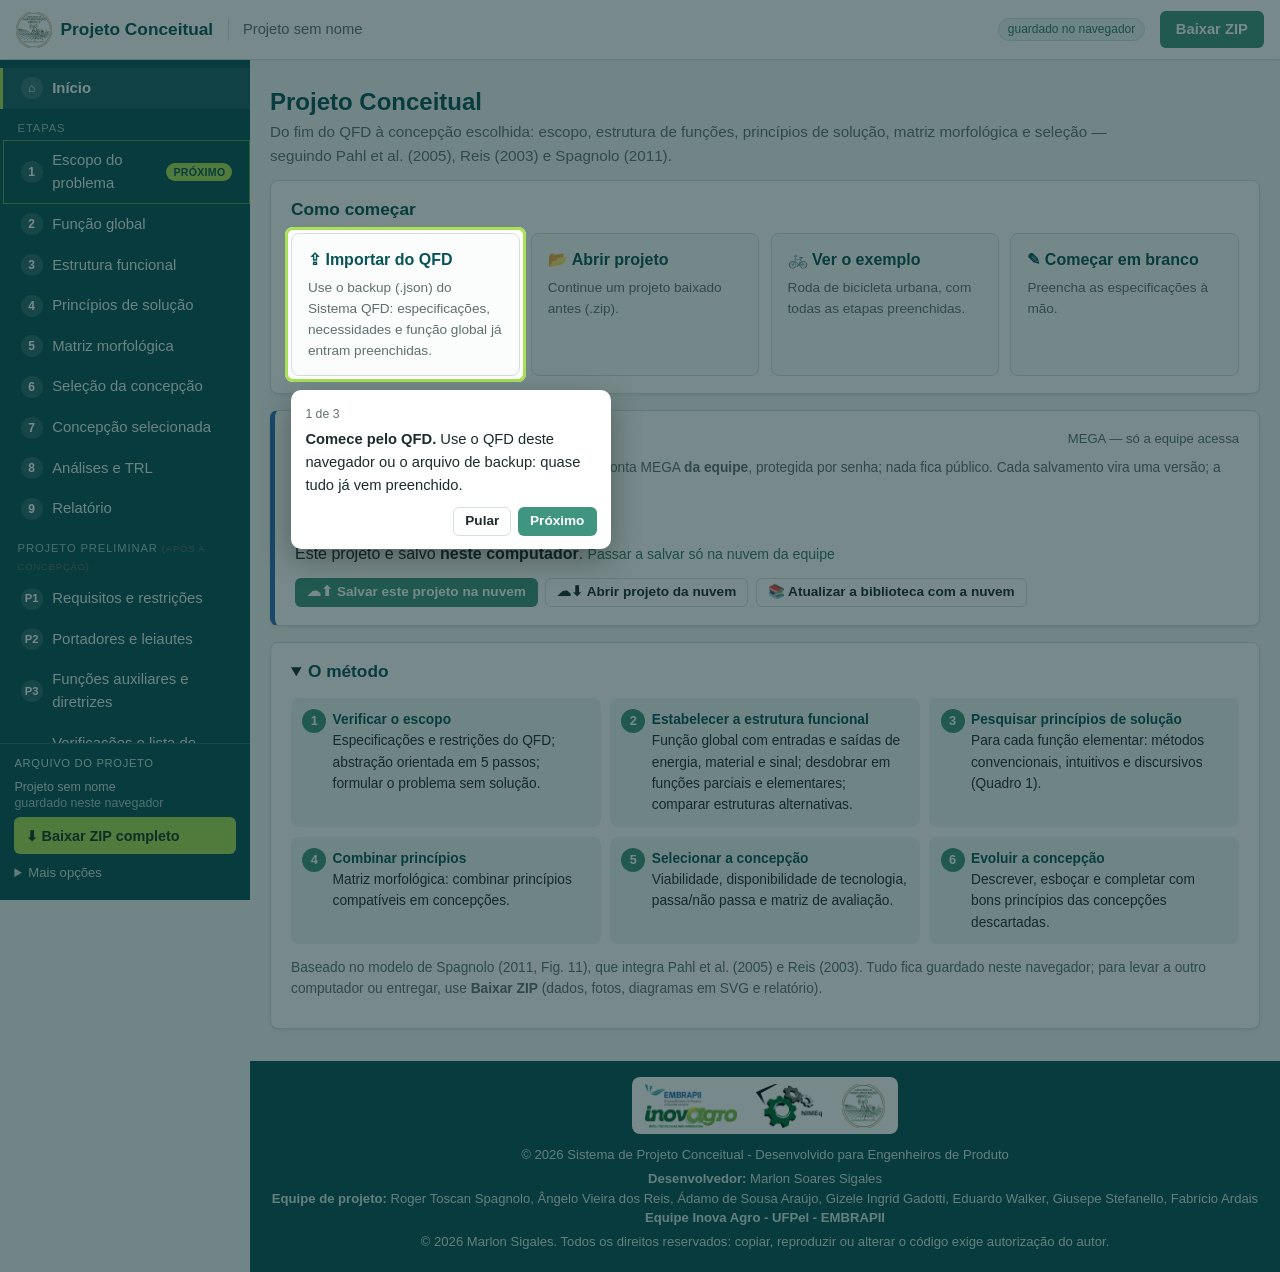
==== commit 009572c8: "Projeto proprietário (LICENSE e cabeçalhos); importa meta de backups antigos do QFD Co-Authored-By: " ====
--- a/index.html
+++ b/index.html
@@ -1,5 +1,5 @@
 <!DOCTYPE html>
-<!-- © 2026 Sistema de Projeto Conceitual — Inova Agro UFPel EMBRAPII. Código aberto; cópias permitidas desde que citadas. -->
+<!-- © 2026 Sistema de Projeto Conceitual — Inova Agro UFPel EMBRAPII. Todos os direitos reservados; copiar, reproduzir ou alterar exige autorização do autor (ver LICENSE). -->
 <html lang="pt-BR">
 <head>
     <meta charset="UTF-8">
@@ -8,7 +8,7 @@
     <meta name="description" content="Ferramenta para o projeto conceitual: escopo, função global, estrutura de funções, princípios de solução, matriz morfológica, seleção e concepção (Pahl et al.; Reis; Spagnolo).">
     <link rel="icon" type="image/png" href="img/icone-instagri.png">
     <link rel="apple-touch-icon" href="img/icone-instagri-180.png">
-    <link rel="stylesheet" href="css/style.css?v=20261027o">
+    <link rel="stylesheet" href="css/style.css?v=20261028d">
 </head>
 <body>
     <header class="topbar">
@@ -63,8 +63,7 @@
                         <strong>Equipe Inova Agro - UFPel - EMBRAPII</strong>
                     </p>
                     <p class="footer-credits">
-                        Os códigos estão abertos para quem quiser utilizar e ajustar no GitHub: <a href="https://github.com/MarlonSigales/ProjetoConceitual" target="_blank" rel="noopener">https://github.com/MarlonSigales/ProjetoConceitual</a>.
-                        Cópias são permitidas desde que devidamente citadas.
+                        © 2026 Marlon Sigales. Todos os direitos reservados: copiar, reproduzir ou alterar o código exige autorização do autor.
                     </p>
                 </div>
             </footer>
@@ -80,27 +79,30 @@
     <datalist id="dl-verbos"></datalist>
 
     <script src="lib/jszip.min.js"></script>
-    <script src="js/dados.js?v=20261027o"></script>
-    <script src="js/catalogo.js?v=20261027o"></script>
-    <script src="js/diagrama.js?v=20261027o"></script>
-    <script src="js/relatorio.js?v=20261027o"></script>
-    <script src="js/exemplo.js?v=20261027o"></script>
-    <script src="js/app.js?v=20261027o"></script>
-    <script src="js/etapas.js?v=20261027o"></script>
-    <script src="js/esboco.js?v=20261027o"></script>
-    <script src="js/biblioteca.js?v=20261027o"></script>
-    <script src="js/tour.js?v=20261027o"></script>
-    <script src="js/avaliacao.js?v=20261027o"></script>
-    <script src="js/fmea.js?v=20261027o"></script>
-    <script src="js/nuvem.js?v=20261027o"></script>
-    <script src="js/armazenamento.js?v=20261027o"></script>
-    <script src="js/assistente.js?v=20261027o"></script>
-    <script src="js/ia.js?v=20261027o"></script>
-    <script src="js/analises.js?v=20261027o"></script>
-    <script src="js/componentes.js?v=20261027o"></script>
-    <script src="js/preliminar.js?v=20261027o"></script>
-    <script src="js/fechamento.js?v=20261027o"></script>
-    <script src="js/historico.js?v=20261027o"></script>
-    <script src="js/ia-preliminar.js?v=20261027o"></script>
+    <script src="js/dados.js?v=20261028e"></script>
+    <script src="js/catalogo.js?v=20261028d"></script>
+    <script src="js/diagrama.js?v=20261028d"></script>
+    <script src="js/relatorio.js?v=20261028d"></script>
+    <script src="js/exemplo.js?v=20261028d"></script>
+    <script src="js/app.js?v=20261028d"></script>
+    <script src="js/etapas.js?v=20261028d"></script>
+    <script src="js/esboco.js?v=20261028d"></script>
+    <script src="js/biblioteca.js?v=20261028d"></script>
+    <script src="js/tour.js?v=20261028d"></script>
+    <script src="js/avaliacao.js?v=20261028d"></script>
+    <script src="js/fmea.js?v=20261028d"></script>
+    <script src="js/nuvem.js?v=20261028d"></script>
+    <script src="js/armazenamento.js?v=20261028d"></script>
+    <script src="js/assistente.js?v=20261028d"></script>
+    <script src="js/ia.js?v=20261028d"></script>
+    <script src="js/analises.js?v=20261028d"></script>
+    <script src="js/componentes.js?v=20261028d"></script>
+    <script src="js/preliminar.js?v=20261028d"></script>
+    <script src="js/fechamento.js?v=20261028d"></script>
+    <script src="js/historico.js?v=20261028d"></script>
+    <script src="js/rodadas.js?v=20261028d"></script>
+    <script src="js/licoes.js?v=20261028d"></script>
+    <script src="js/ferramentas-prelim.js?v=20261028d"></script>
+    <script src="js/ia-preliminar.js?v=20261028d"></script>
 </body>
 </html>
--- a/css/style.css
+++ b/css/style.css
@@ -1,4 +1,4 @@
-/* © 2026 Sistema de Projeto Conceitual — Inova Agro UFPel EMBRAPII. Código aberto; cópias permitidas desde que citadas.
+/* © 2026 Sistema de Projeto Conceitual — Inova Agro UFPel EMBRAPII. Todos os direitos reservados; copiar, reproduzir ou alterar exige autorização do autor (ver LICENSE).
    Mesma identidade visual do Gestão de Projetos e do Sistema QFD. */
 
 * { margin: 0; padding: 0; box-sizing: border-box; }
@@ -636,3 +636,18 @@
 .hist-campos { display: grid; grid-template-columns: minmax(130px, 170px) 1fr; gap: 0.5rem; }
 .hist-campos textarea { width: 100%; box-sizing: border-box; }
 @media (max-width: 600px) { .hist-campos { grid-template-columns: 1fr; } }
+/* ---------------- rodadas de teste ---------------- */
+.rodada { border: 1px solid var(--borda); border-left: 5px solid #d4a017; border-radius: 8px; padding: 0.5rem 0.8rem; margin-top: 0.6rem; background: #fff; }
+.rodada.rodada-aprovado { border-left-color: #2f7d57; } .rodada.rodada-reprovado { border-left-color: #c0392b; }
+.rodada > summary { cursor: pointer; display: flex; gap: 0.5rem; align-items: baseline; flex-wrap: wrap; padding: 0.2rem 0; }
+.rodada > summary small { color: #6b7775; }
+.rodada-conclusao { margin-left: auto; font-size: 0.82rem; font-weight: 600; color: #55625f; }
+.rodada h3 { margin: 0.8rem 0 0.3rem; font-size: 0.98rem; }
+.rodada textarea { width: 100%; box-sizing: border-box; }
+.btn-link.perigo { color: #a12a1e; }
+/* ---------------- ferramentas do preliminar ---------------- */
+.calculo { border: 1px solid var(--borda); border-radius: 8px; padding: 0.6rem 0.8rem; margin-top: 0.6rem; background: #fbfdfc; }
+.calculo .card-topo { flex-wrap: nowrap; align-items: center; }
+.memoria { margin: 0.5rem 0 0; background: #f2f7f5; border-radius: 6px; padding: 0.5rem 0.6rem; overflow-wrap: anywhere; }
+.efeitos { margin: 0.3rem 0; padding-left: 1.2rem; }
+#calc-tipo { max-width: 100%; }
